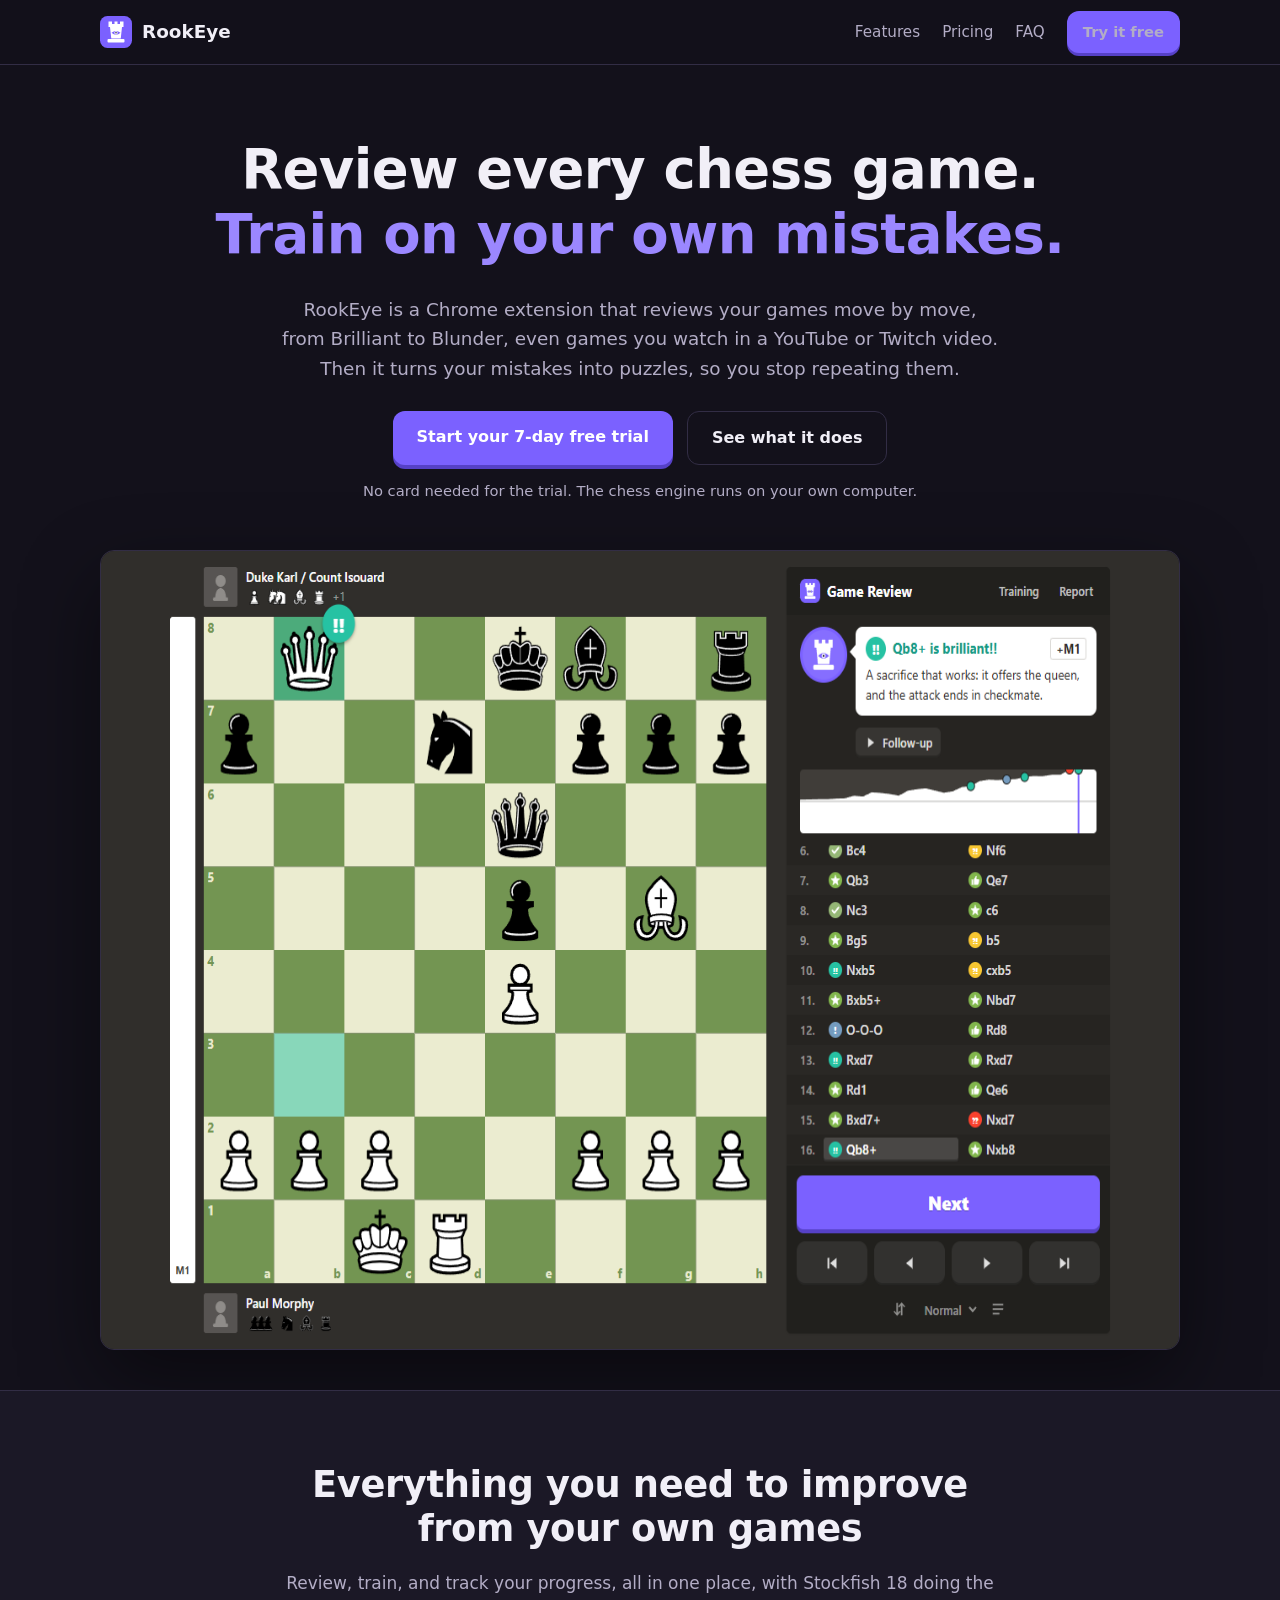
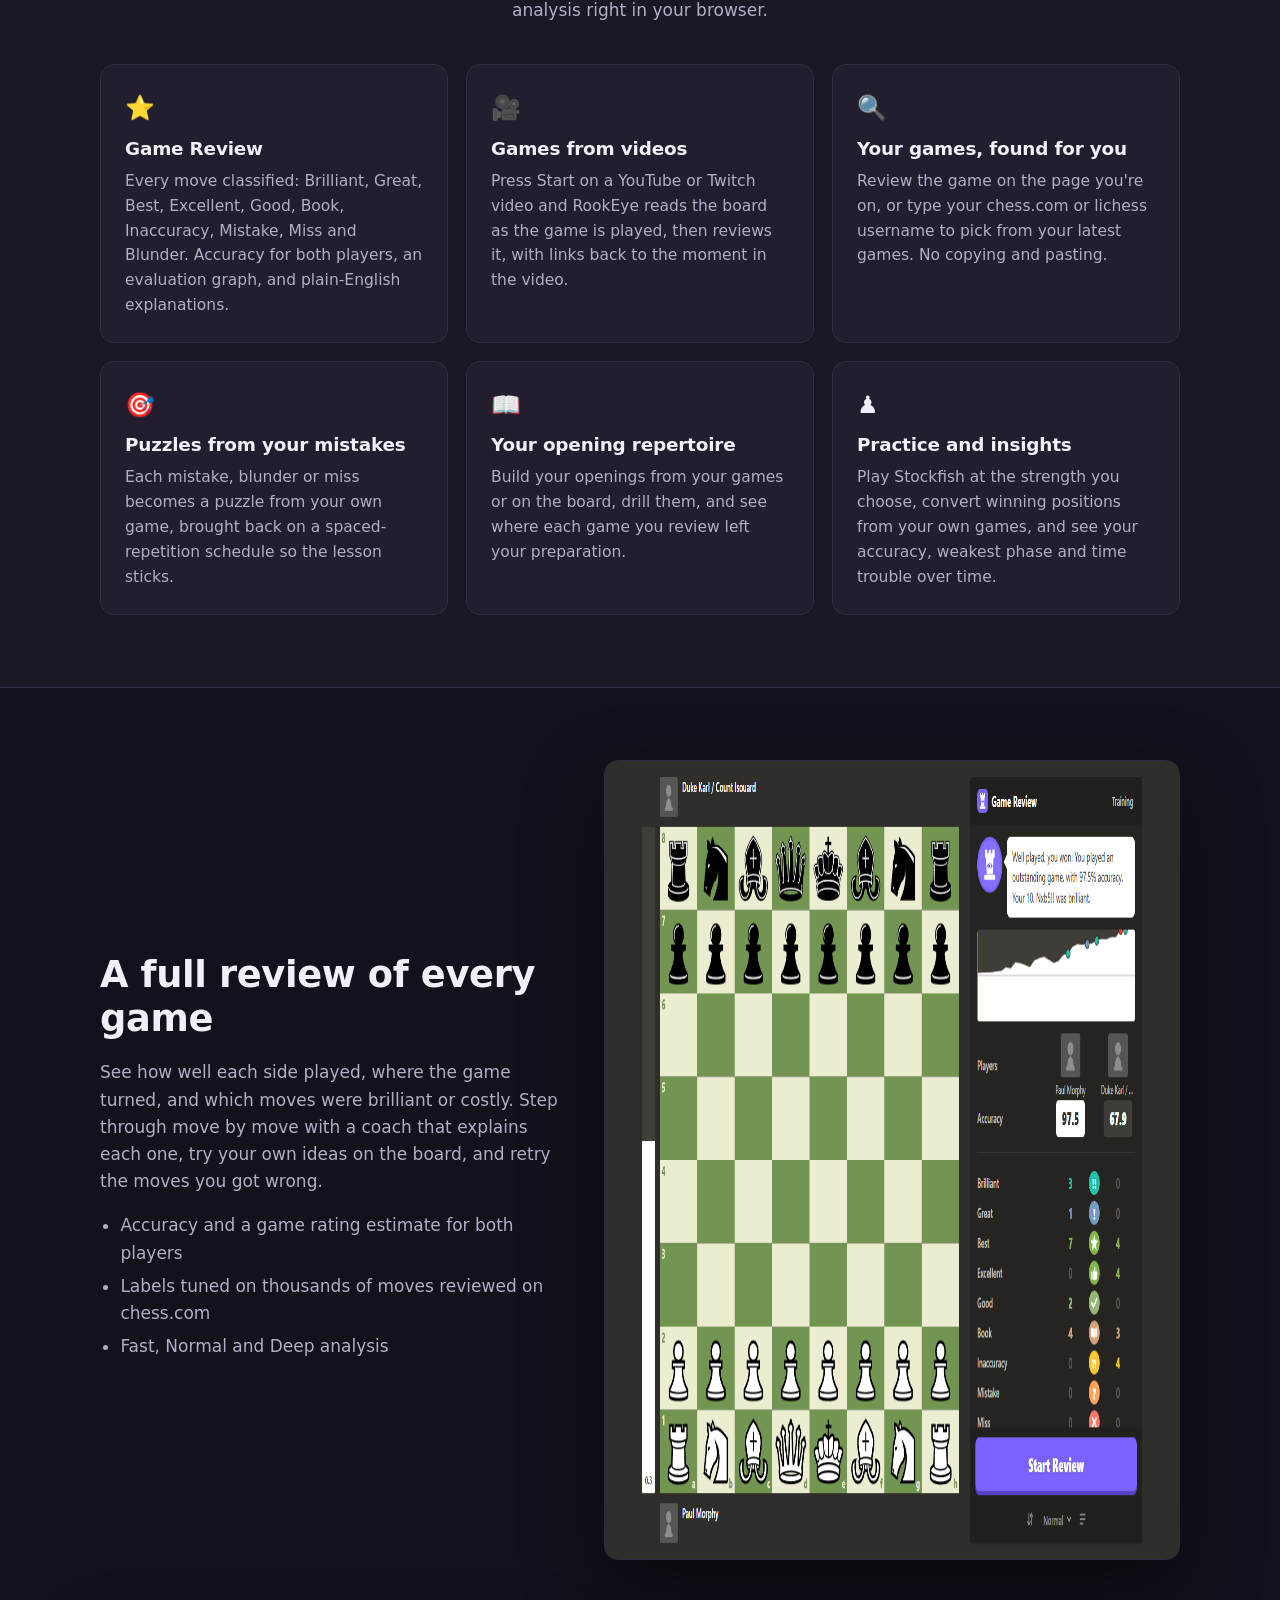
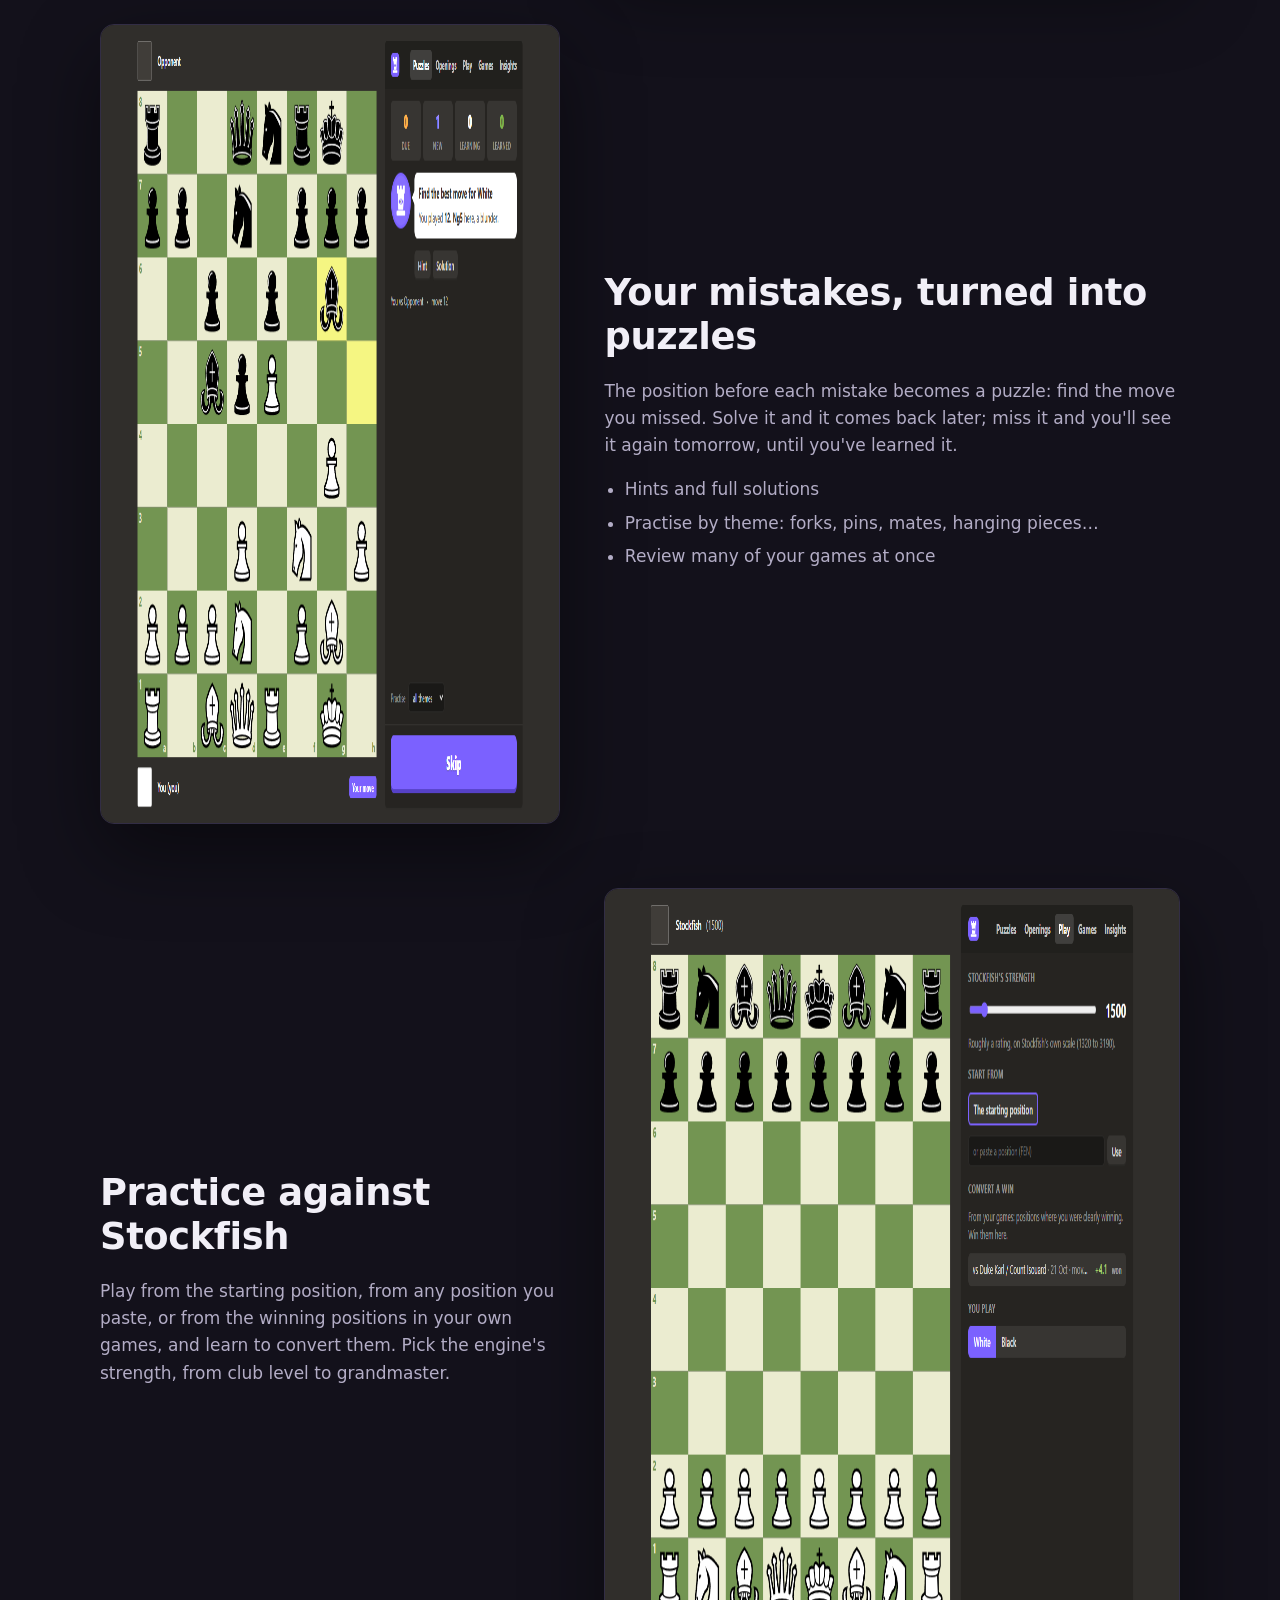
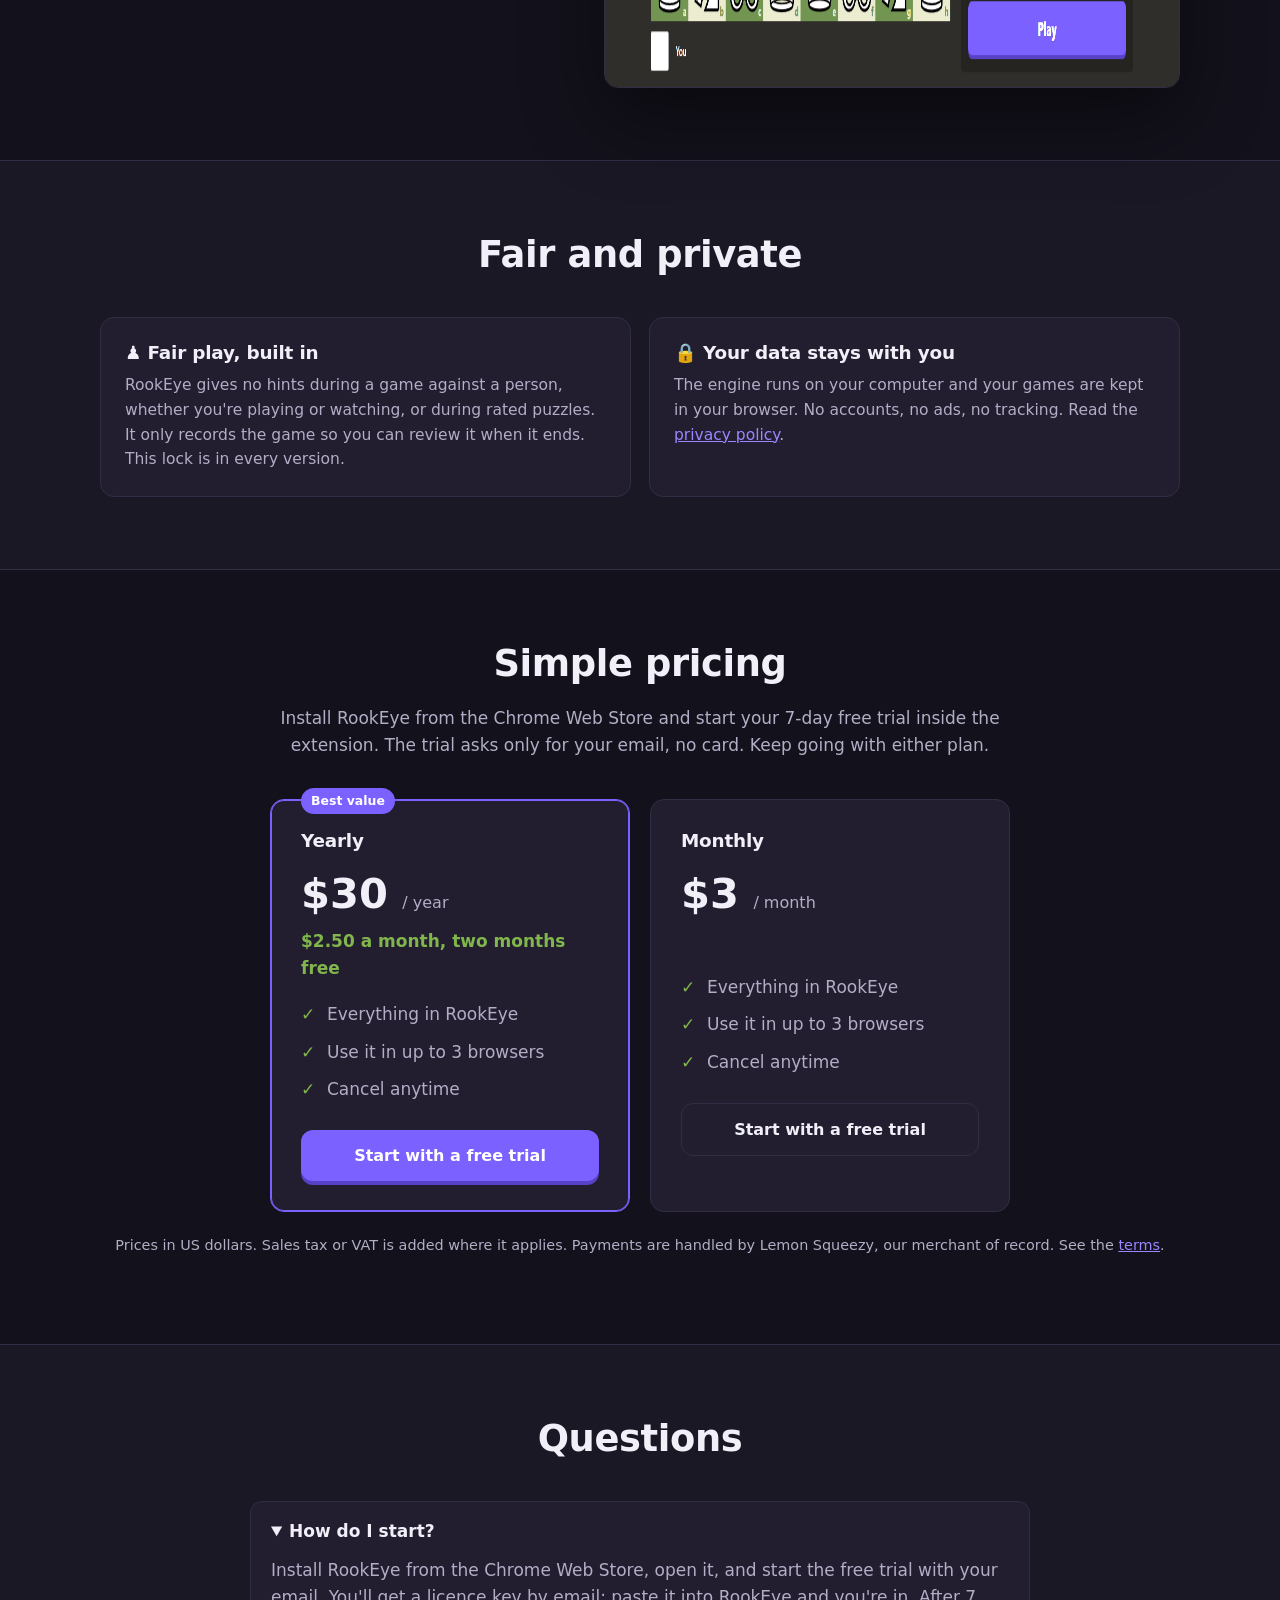
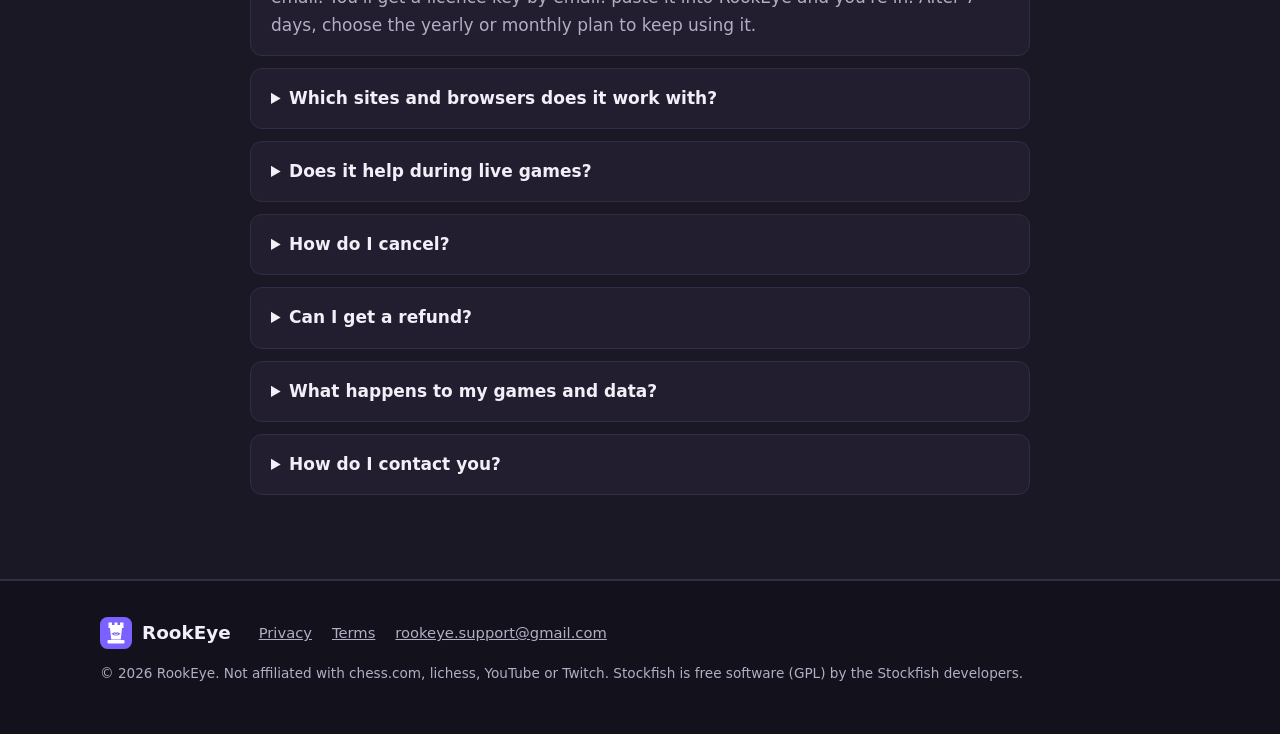
==== index.html @ ca5589cf "RookEye website: home, privacy policy and terms" ====
<!doctype html>
<html lang="en">
<head>
  <meta charset="utf-8" />
  <meta name="viewport" content="width=device-width, initial-scale=1" />
  <title>RookEye: Chess Game Review &amp; Training</title>
  <meta name="description" content="RookEye is a Chrome extension that reviews your chess games move by move, even games from YouTube and Twitch videos, and turns your mistakes into puzzles. The engine runs on your own computer." />
  <link rel="icon" href="logo.svg" type="image/svg+xml" />
  <link rel="stylesheet" href="style.css" />
</head>
<body>
  <header class="top">
    <div class="wrap">
      <a class="brand" href="./"><img src="logo.svg" alt="" />RookEye</a>
      <nav>
        <a href="#features">Features</a>
        <a href="#pricing">Pricing</a>
        <a href="#faq">FAQ</a>
        <a class="btn btn-primary" href="#pricing">Try it free</a>
      </nav>
    </div>
  </header>

  <main>
    <section class="hero">
      <div class="wrap">
        <h1>Review every chess game.<br /><span>Train on your own mistakes.</span></h1>
        <p class="lead">RookEye is a Chrome extension that reviews your games move by move, from Brilliant to Blunder, even games you watch in a YouTube or Twitch video. Then it turns your mistakes into puzzles, so you stop repeating them.</p>
        <div class="cta">
          <a class="btn btn-primary" href="#pricing">Start your 7-day free trial</a>
          <a class="btn btn-ghost" href="#features">See what it does</a>
        </div>
        <p class="note">No card needed for the trial. The chess engine runs on your own computer.</p>
        <img class="shot" src="img/review-brilliant.png" width="1280" height="800" alt="RookEye's Game Review showing the Opera Game: 16. Qb8+ is marked brilliant, with an explanation of the queen sacrifice and the move list with every move classified." />
      </div>
    </section>

    <section id="features" class="alt">
      <div class="wrap">
        <div class="section-head">
          <h2>Everything you need to improve from your own games</h2>
          <p>Review, train, and track your progress, all in one place, with Stockfish 18 doing the analysis right in your browser.</p>
        </div>
        <div class="grid">
          <div class="card"><div class="icon">⭐</div><h3>Game Review</h3><p>Every move classified: Brilliant, Great, Best, Excellent, Good, Book, Inaccuracy, Mistake, Miss and Blunder. Accuracy for both players, an evaluation graph, and plain-English explanations.</p></div>
          <div class="card"><div class="icon">🎥</div><h3>Games from videos</h3><p>Press Start on a YouTube or Twitch video and RookEye reads the board as the game is played, then reviews it, with links back to the moment in the video.</p></div>
          <div class="card"><div class="icon">🔍</div><h3>Your games, found for you</h3><p>Review the game on the page you're on, or type your chess.com or lichess username to pick from your latest games. No copying and pasting.</p></div>
          <div class="card"><div class="icon">🎯</div><h3>Puzzles from your mistakes</h3><p>Each mistake, blunder or miss becomes a puzzle from your own game, brought back on a spaced-repetition schedule so the lesson sticks.</p></div>
          <div class="card"><div class="icon">📖</div><h3>Your opening repertoire</h3><p>Build your openings from your games or on the board, drill them, and see where each game you review left your preparation.</p></div>
          <div class="card"><div class="icon">♟️</div><h3>Practice and insights</h3><p>Play Stockfish at the strength you choose, convert winning positions from your own games, and see your accuracy, weakest phase and time trouble over time.</p></div>
        </div>
      </div>
    </section>

    <section>
      <div class="wrap">
        <div class="split">
          <div class="text">
            <h2>A full review of every game</h2>
            <p>See how well each side played, where the game turned, and which moves were brilliant or costly. Step through move by move with a coach that explains each one, try your own ideas on the board, and retry the moves you got wrong.</p>
            <ul>
              <li>Accuracy and a game rating estimate for both players</li>
              <li>Labels tuned on thousands of moves reviewed on chess.com</li>
              <li>Fast, Normal and Deep analysis</li>
            </ul>
          </div>
          <img class="shot" src="img/review-report.png" width="1280" height="800" alt="The Game Review report: 97.5% and 78.9% accuracy, three brilliant moves, and the count of each move class for both players." loading="lazy" />
        </div>
        <div class="split flip">
          <div class="text">
            <h2>Your mistakes, turned into puzzles</h2>
            <p>The position before each mistake becomes a puzzle: find the move you missed. Solve it and it comes back later; miss it and you'll see it again tomorrow, until you've learned it.</p>
            <ul>
              <li>Hints and full solutions</li>
              <li>Practise by theme: forks, pins, mates, hanging pieces…</li>
              <li>Review many of your games at once</li>
            </ul>
          </div>
          <img class="shot" src="img/training-puzzle.png" width="1280" height="800" alt="A training puzzle: find the best move for White, in the position where 12. Ng5 was played and labelled a blunder." loading="lazy" />
        </div>
        <div class="split">
          <div class="text">
            <h2>Practice against Stockfish</h2>
            <p>Play from the starting position, from any position you paste, or from the winning positions in your own games, and learn to convert them. Pick the engine's strength, from club level to grandmaster.</p>
          </div>
          <img class="shot" src="img/play.png" width="1280" height="800" alt="The Play tab: Stockfish's strength slider set to 1500, start-position options, and winning positions from your own games to convert." loading="lazy" />
        </div>
      </div>
    </section>

    <section class="alt">
      <div class="wrap">
        <div class="section-head">
          <h2>Fair and private</h2>
        </div>
        <div class="trust">
          <div class="card"><h3>♟️ Fair play, built in</h3><p>RookEye gives no hints during a game against a person, whether you're playing or watching, or during rated puzzles. It only records the game so you can review it when it ends. This lock is in every version.</p></div>
          <div class="card"><h3>🔒 Your data stays with you</h3><p>The engine runs on your computer and your games are kept in your browser. No accounts, no ads, no tracking. Read the <a href="privacy.html">privacy policy</a>.</p></div>
        </div>
      </div>
    </section>

    <section id="pricing">
      <div class="wrap">
        <div class="section-head">
          <h2>Simple pricing</h2>
          <p>Install RookEye from the Chrome Web Store and start your 7-day free trial inside the extension. The trial asks only for your email, no card. Keep going with either plan.</p>
        </div>
        <div class="plans">
          <div class="plan best">
            <span class="tag">Best value</span>
            <h3>Yearly</h3>
            <div class="price">$30 <small>/ year</small></div>
            <div class="per">$2.50 a month, two months free</div>
            <ul>
              <li>Everything in RookEye</li>
              <li>Use it in up to 3 browsers</li>
              <li>Cancel anytime</li>
            </ul>
            <a class="btn btn-primary" href="#faq">Start with a free trial</a>
          </div>
          <div class="plan">
            <h3>Monthly</h3>
            <div class="price">$3 <small>/ month</small></div>
            <div class="per">&nbsp;</div>
            <ul>
              <li>Everything in RookEye</li>
              <li>Use it in up to 3 browsers</li>
              <li>Cancel anytime</li>
            </ul>
            <a class="btn btn-ghost" href="#faq">Start with a free trial</a>
          </div>
        </div>
        <p class="fine">Prices in US dollars. Sales tax or VAT is added where it applies. Payments are handled by Lemon Squeezy, our merchant of record. See the <a href="terms.html">terms</a>.</p>
      </div>
    </section>

    <section id="faq" class="alt">
      <div class="wrap">
        <div class="section-head"><h2>Questions</h2></div>
        <div class="faq">
          <details open><summary>How do I start?</summary><p>Install RookEye from the Chrome Web Store, open it, and start the free trial with your email. You'll get a licence key by email: paste it into RookEye and you're in. After 7 days, choose the yearly or monthly plan to keep using it.</p></details>
          <details><summary>Which sites and browsers does it work with?</summary><p>It reviews games from chess.com and lichess, games from YouTube and Twitch videos, and any game you paste as PGN. It runs in Google Chrome and other Chromium-based browsers on a computer.</p></details>
          <details><summary>Does it help during live games?</summary><p>No. RookEye gives no hints during a game against a person or during rated puzzles. It only records the game so you can review it afterwards. Getting outside help during a game is cheating, and RookEye is built for learning.</p></details>
          <details><summary>How do I cancel?</summary><p>Use the "Manage subscription" link in your receipt email from Lemon Squeezy. You keep access until the end of the period you paid for, and you won't be charged again.</p></details>
          <details><summary>Can I get a refund?</summary><p>The 7-day free trial is there so you can try everything first, so payments aren't refunded, except where the law requires it. See the <a href="terms.html">terms</a>.</p></details>
          <details><summary>What happens to my games and data?</summary><p>Your games, analysis and puzzles are kept in your browser on your computer. RookEye has no accounts and no tracking, and doesn't send your games to any server. The <a href="privacy.html">privacy policy</a> lists everything it fetches and why.</p></details>
          <details><summary>How do I contact you?</summary><p>Email <a href="mailto:rookeye.support@gmail.com">rookeye.support@gmail.com</a>.</p></details>
        </div>
      </div>
    </section>
  </main>

  <footer>
    <div class="wrap">
      <a class="brand" href="./"><img src="logo.svg" alt="" />RookEye</a>
      <nav>
        <a href="privacy.html">Privacy</a>
        <a href="terms.html">Terms</a>
        <a href="mailto:rookeye.support@gmail.com">rookeye.support@gmail.com</a>
      </nav>
      <p class="disclaimer">© 2026 RookEye. Not affiliated with chess.com, lichess, YouTube or Twitch. Stockfish is free software (GPL) by the Stockfish developers.</p>
    </div>
  </footer>
</body>
</html>
---- style.css ----
/* RookEye website: one stylesheet for every page. System fonts only, so the
   site makes no requests beyond its own files. */
:root {
  --bg: #13111b;
  --bg-2: #1b1826;
  --card: #221e30;
  --line: #322d45;
  --text: #f1eff7;
  --muted: #b3adc6;
  --accent: #7b61ff;
  --accent-dark: #5641c7;
  --accent-light: #9b87ff;
  --good: #81b64c;
  --radius: 14px;
  --wrap: 1120px;
  color-scheme: dark;
}
* { box-sizing: border-box; }
html { scroll-behavior: smooth; }
body {
  margin: 0;
  background: var(--bg);
  color: var(--text);
  font: 17px/1.6 system-ui, -apple-system, 'Segoe UI', Roboto, 'Helvetica Neue', Arial, sans-serif;
  -webkit-font-smoothing: antialiased;
}
img { max-width: 100%; display: block; }
a { color: var(--accent-light); }
a:hover { color: #fff; }
h1, h2, h3 { line-height: 1.2; margin: 0 0 0.5em; letter-spacing: -0.01em; }
h1 { font-size: clamp(2.1rem, 5vw, 3.4rem); }
h2 { font-size: clamp(1.6rem, 3.4vw, 2.3rem); }
h3 { font-size: 1.15rem; }
p { margin: 0 0 1em; }
.wrap { max-width: var(--wrap); margin: 0 auto; padding: 0 20px; }
.muted { color: var(--muted); }

/* Header */
.top { position: sticky; top: 0; z-index: 10; background: rgb(19 17 27 / 0.88); backdrop-filter: blur(10px); border-bottom: 1px solid var(--line); }
.top .wrap { display: flex; align-items: center; gap: 18px; height: 64px; }
.brand { display: flex; align-items: center; gap: 10px; color: var(--text); text-decoration: none; font-weight: 700; font-size: 1.15rem; }
.brand img { width: 32px; height: 32px; }
.top nav { margin-left: auto; display: flex; gap: 22px; align-items: center; }
.top nav a { color: var(--muted); text-decoration: none; font-size: 0.95rem; }
.top nav a:hover { color: var(--text); }

/* Buttons */
.btn { display: inline-block; padding: 13px 24px; border-radius: 12px; font-weight: 700; text-decoration: none; border: 0; cursor: pointer; font-size: 1rem; }
.btn-primary { background: var(--accent); color: #fff; box-shadow: 0 4px 0 var(--accent-dark); }
.btn-primary:hover { background: #8a73ff; color: #fff; }
.btn-ghost { background: transparent; color: var(--text); border: 1px solid var(--line); }
.btn-ghost:hover { border-color: var(--accent-light); color: #fff; }
.top .btn { padding: 9px 16px; font-size: 0.92rem; box-shadow: 0 3px 0 var(--accent-dark); }

/* Hero */
.hero { padding: 72px 0 40px; text-align: center; }
.hero h1 span { color: var(--accent-light); }
.hero .lead { max-width: 720px; margin: 0 auto 28px; color: var(--muted); font-size: 1.15rem; }
.hero .cta { display: flex; gap: 14px; justify-content: center; flex-wrap: wrap; }
.hero .note { margin-top: 14px; font-size: 0.92rem; color: var(--muted); }
.shot { border-radius: var(--radius); border: 1px solid var(--line); box-shadow: 0 30px 80px rgb(0 0 0 / 0.45); }
.hero .shot { margin: 48px auto 0; }

/* Sections */
section { padding: 72px 0; }
section.alt { background: var(--bg-2); border-top: 1px solid var(--line); border-bottom: 1px solid var(--line); }
.section-head { text-align: center; max-width: 720px; margin: 0 auto 40px; }
.section-head p { color: var(--muted); }

/* Feature grid */
.grid { display: grid; gap: 18px; grid-template-columns: repeat(3, 1fr); }
.card { background: var(--card); border: 1px solid var(--line); border-radius: var(--radius); padding: 24px; }
.card .icon { font-size: 1.5rem; margin-bottom: 10px; }
.card p { color: var(--muted); margin: 0; font-size: 0.97rem; }

/* Screens */
.split { display: grid; grid-template-columns: 1fr 1.25fr; gap: 44px; align-items: center; margin-bottom: 64px; }
.split:last-child { margin-bottom: 0; }
.split.flip .text { order: 2; }
.split .text p { color: var(--muted); }
.split ul { color: var(--muted); padding-left: 1.2em; margin: 0; }
.split li { margin-bottom: 6px; }

/* Trust */
.trust { display: grid; grid-template-columns: 1fr 1fr; gap: 18px; }
.trust .card h3 { display: flex; gap: 10px; align-items: center; }

/* Pricing */
.plans { display: grid; grid-template-columns: repeat(2, minmax(0, 360px)); gap: 20px; justify-content: center; }
.plan { background: var(--card); border: 1px solid var(--line); border-radius: var(--radius); padding: 30px; position: relative; }
.plan.best { border-color: var(--accent); box-shadow: 0 0 0 1px var(--accent) inset; }
.plan .tag { position: absolute; top: -12px; left: 30px; background: var(--accent); color: #fff; font-size: 0.78rem; font-weight: 700; padding: 3px 10px; border-radius: 999px; }
.plan .price { font-size: 2.6rem; font-weight: 800; }
.plan .price small { font-size: 1rem; color: var(--muted); font-weight: 500; }
.plan .per { color: var(--good); font-weight: 600; margin-bottom: 14px; }
.plan ul { list-style: none; padding: 0; margin: 0 0 22px; color: var(--muted); }
.plan li { padding: 5px 0 5px 26px; position: relative; }
.plan li::before { content: '✓'; position: absolute; left: 0; color: var(--good); font-weight: 700; }
.plan .btn { width: 100%; text-align: center; }
.fine { text-align: center; color: var(--muted); font-size: 0.9rem; margin-top: 22px; }

/* FAQ */
.faq { max-width: 780px; margin: 0 auto; }
.faq details { background: var(--card); border: 1px solid var(--line); border-radius: 12px; padding: 16px 20px; margin-bottom: 12px; }
.faq summary { cursor: pointer; font-weight: 600; }
.faq details p { margin: 12px 0 0; color: var(--muted); }

/* Footer */
footer { border-top: 1px solid var(--line); padding: 36px 0; color: var(--muted); font-size: 0.92rem; }
footer .wrap { display: flex; flex-wrap: wrap; gap: 14px 28px; align-items: center; }
footer nav { display: flex; gap: 20px; flex-wrap: wrap; }
footer a { color: var(--muted); }
footer .disclaimer { flex-basis: 100%; font-size: 0.85rem; }

/* Legal pages */
.doc { max-width: 780px; margin: 0 auto; padding: 56px 20px 72px; }
.doc h1 { font-size: 2.2rem; }
.doc h2 { font-size: 1.35rem; margin-top: 1.8em; }
.doc p, .doc li { color: #d9d5e6; }
.doc ul { padding-left: 1.3em; }
.doc li { margin-bottom: 8px; }
.doc code { background: var(--card); padding: 1px 6px; border-radius: 6px; font-size: 0.9em; }

/* Phones and tablets */
@media (max-width: 900px) {
  .grid { grid-template-columns: 1fr 1fr; }
  .split, .split.flip { grid-template-columns: 1fr; gap: 24px; }
  .split.flip .text { order: 0; }
}
@media (max-width: 640px) {
  body { font-size: 16px; }
  .top nav a:not(.btn) { display: none; }
  .hero { padding-top: 48px; }
  section { padding: 56px 0; }
  .grid, .trust, .plans { grid-template-columns: 1fr; }
}
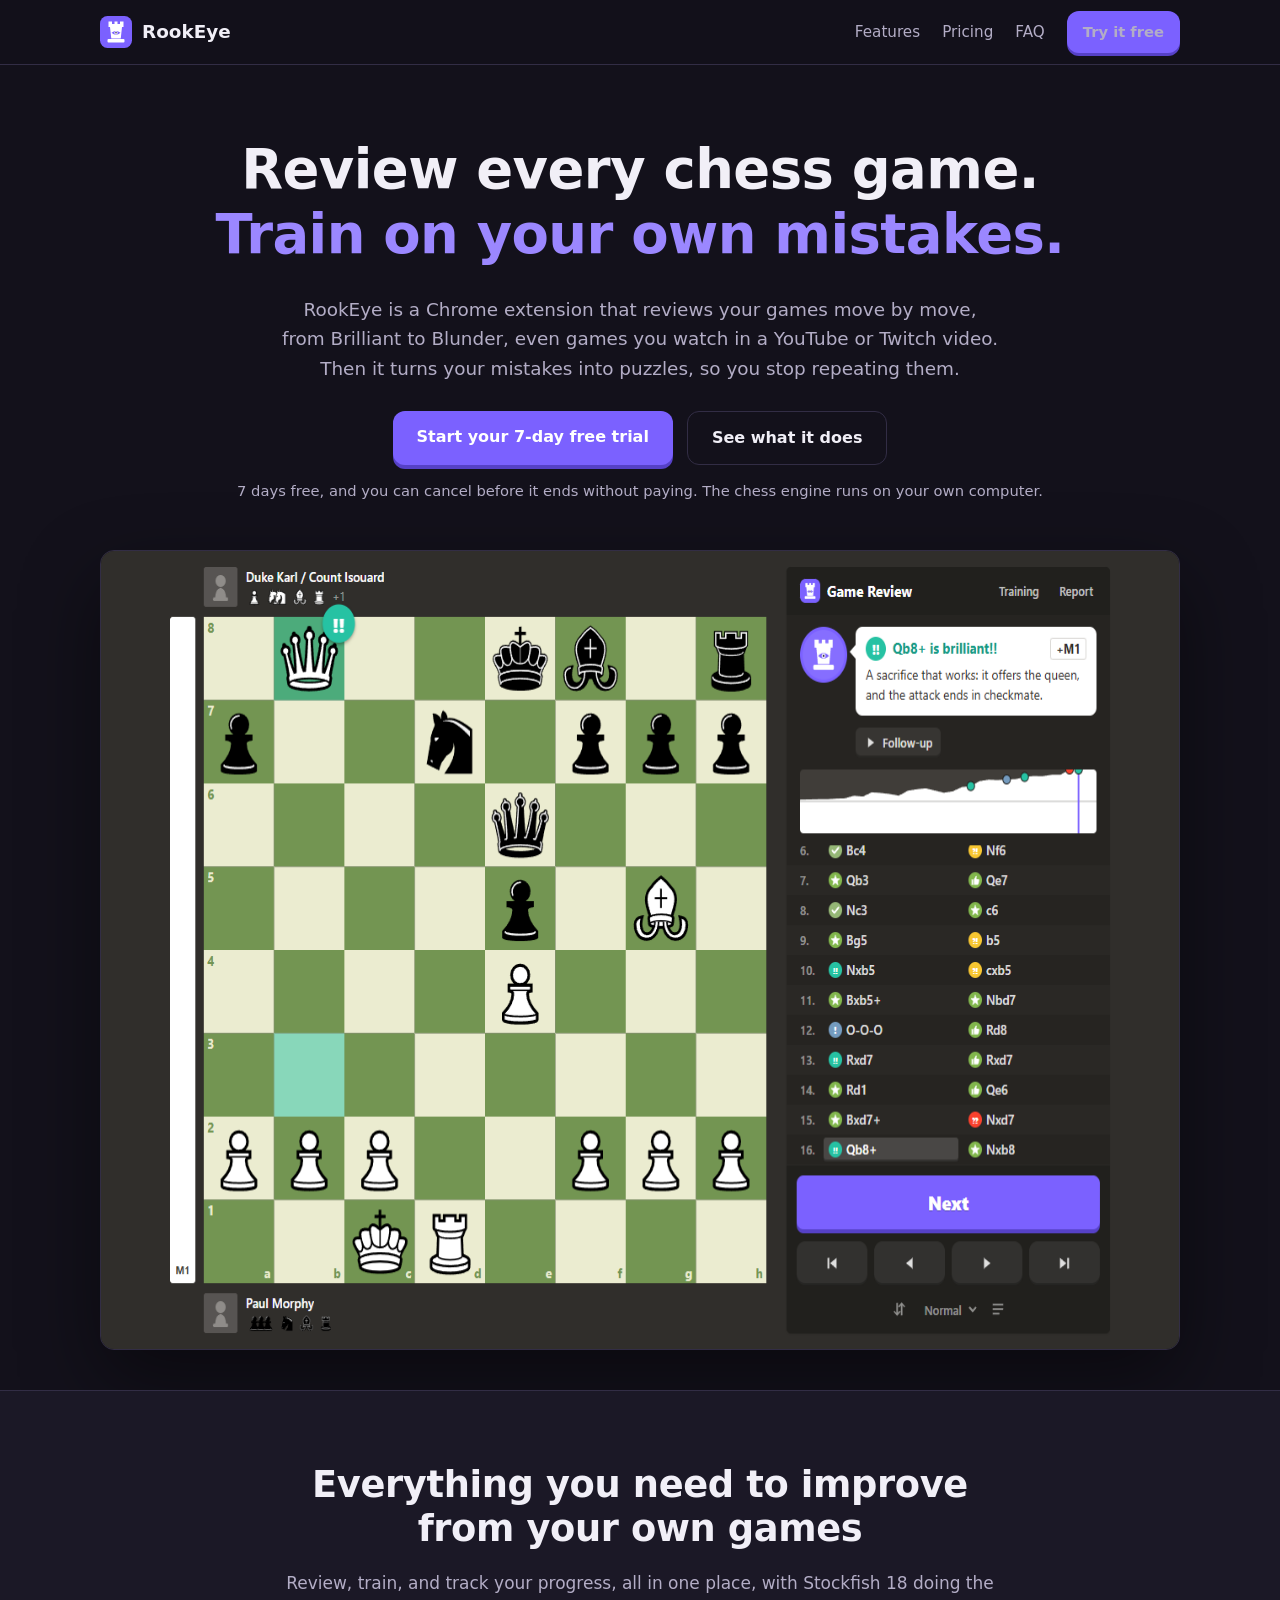
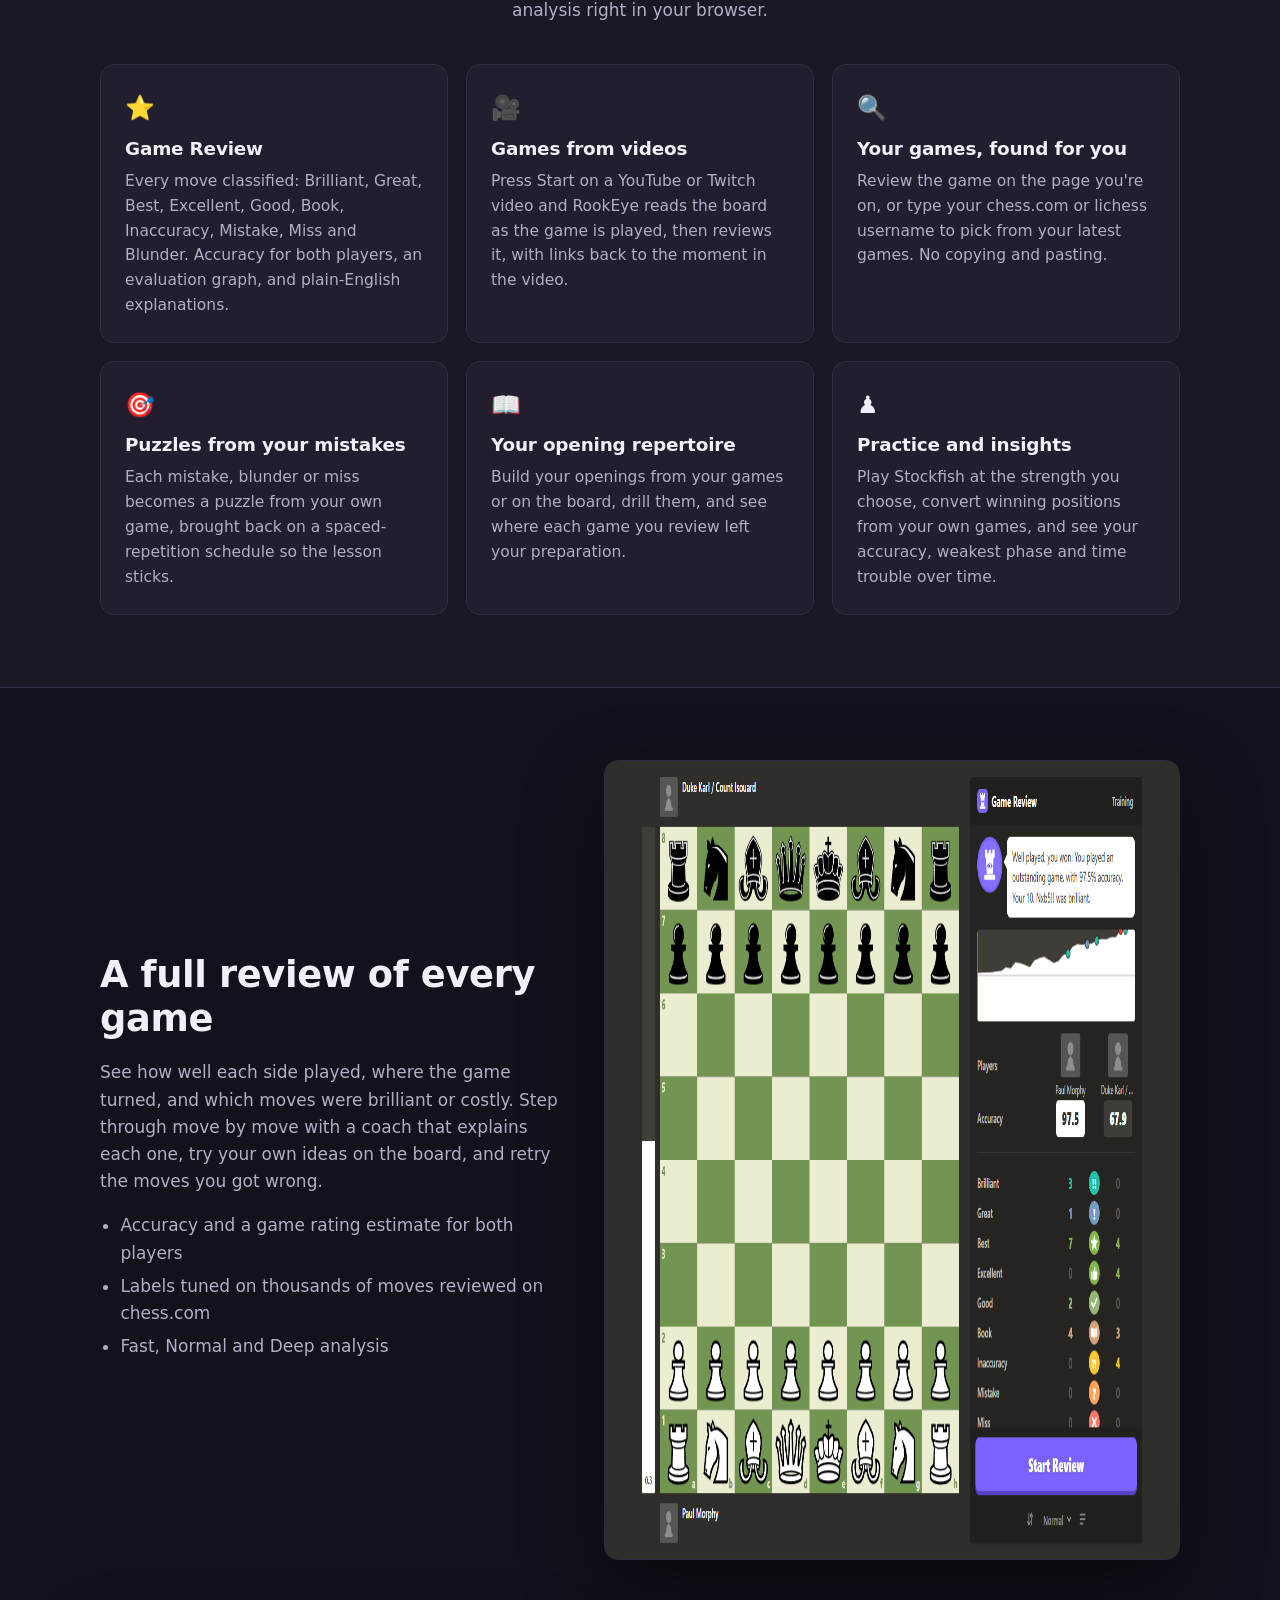
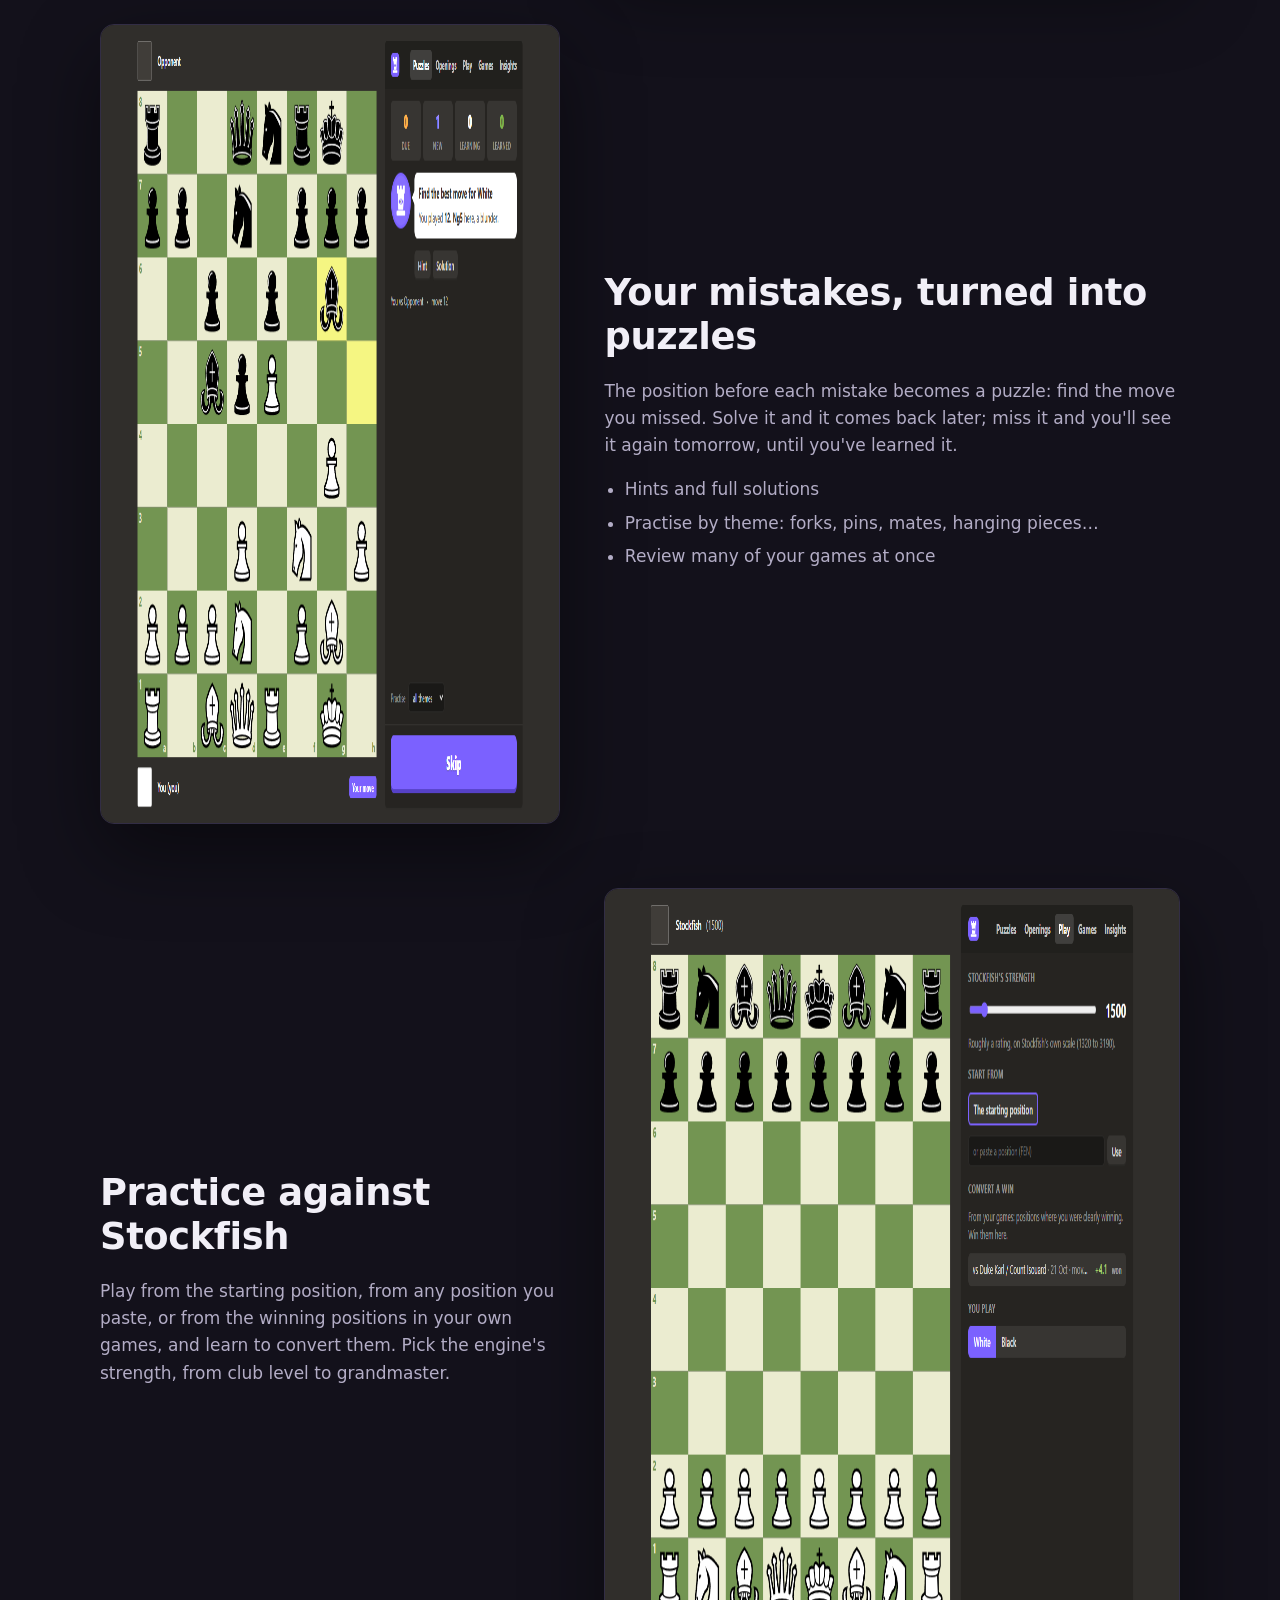
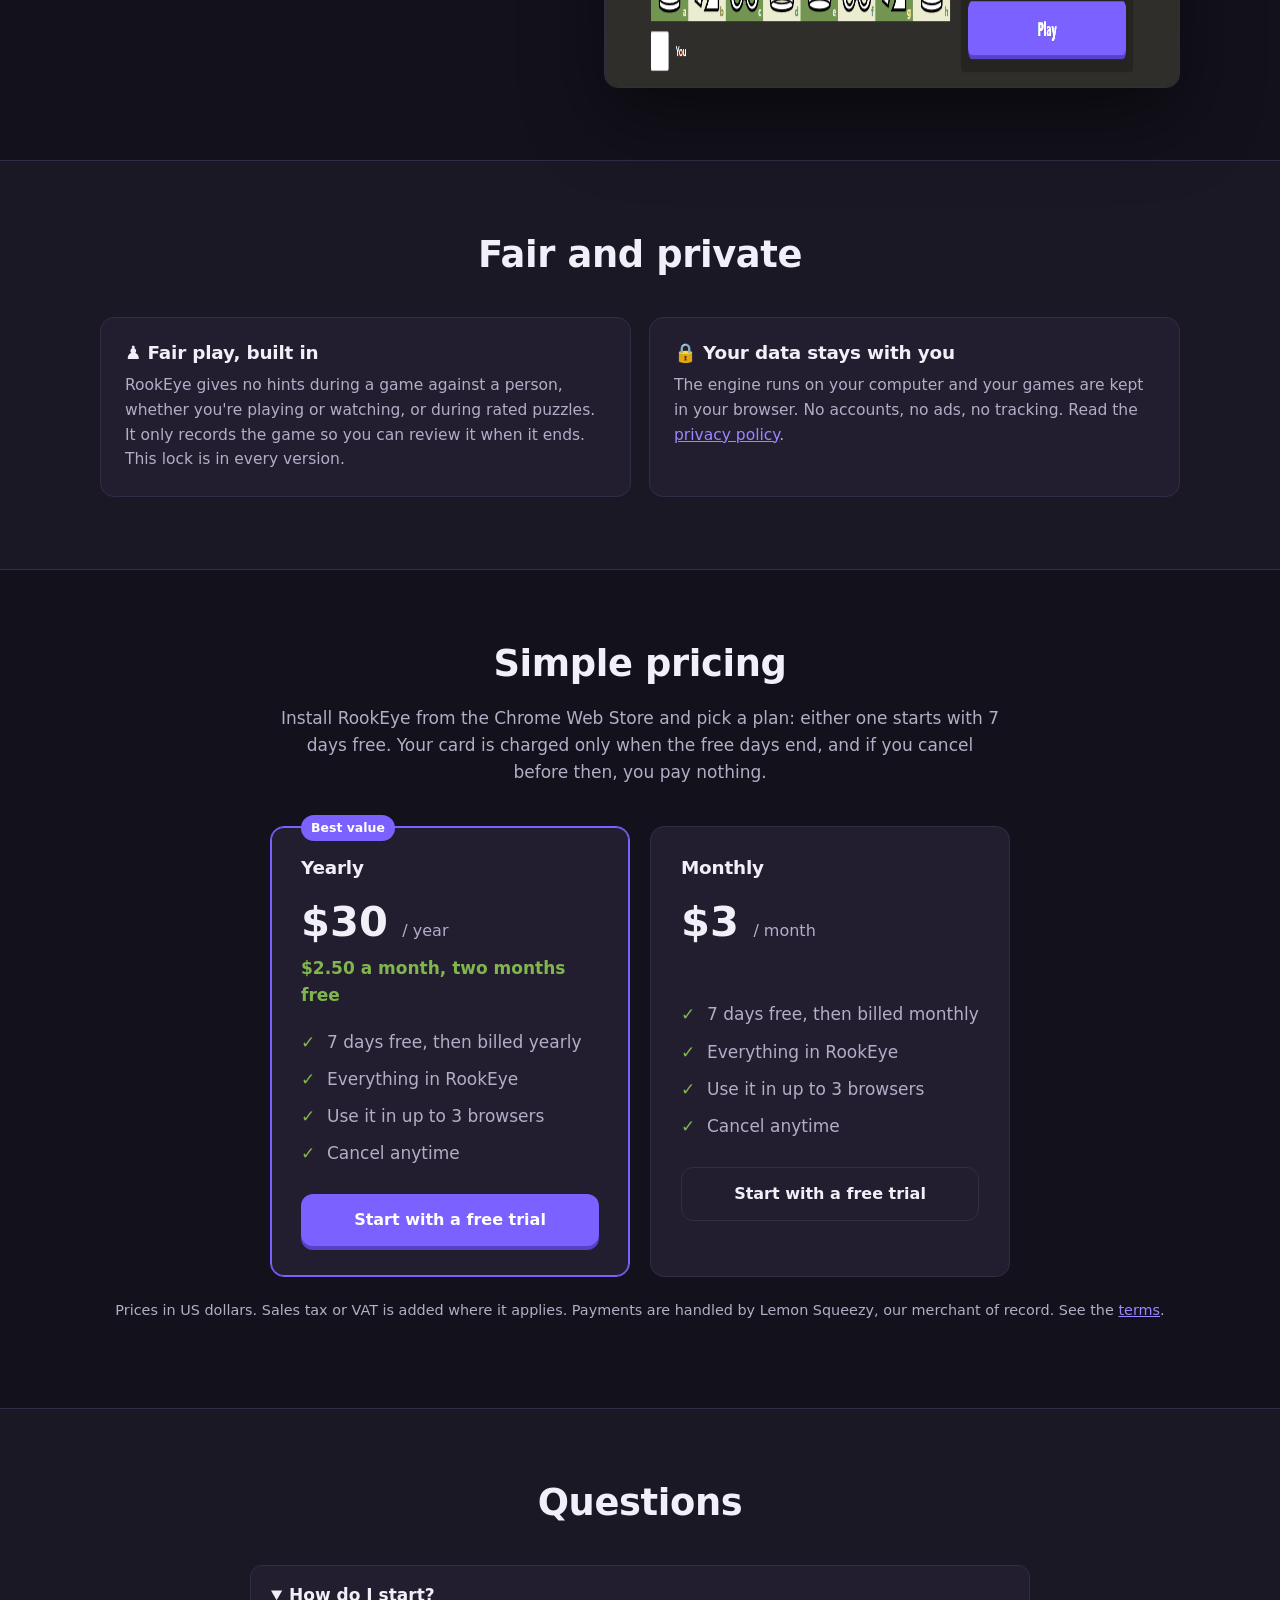
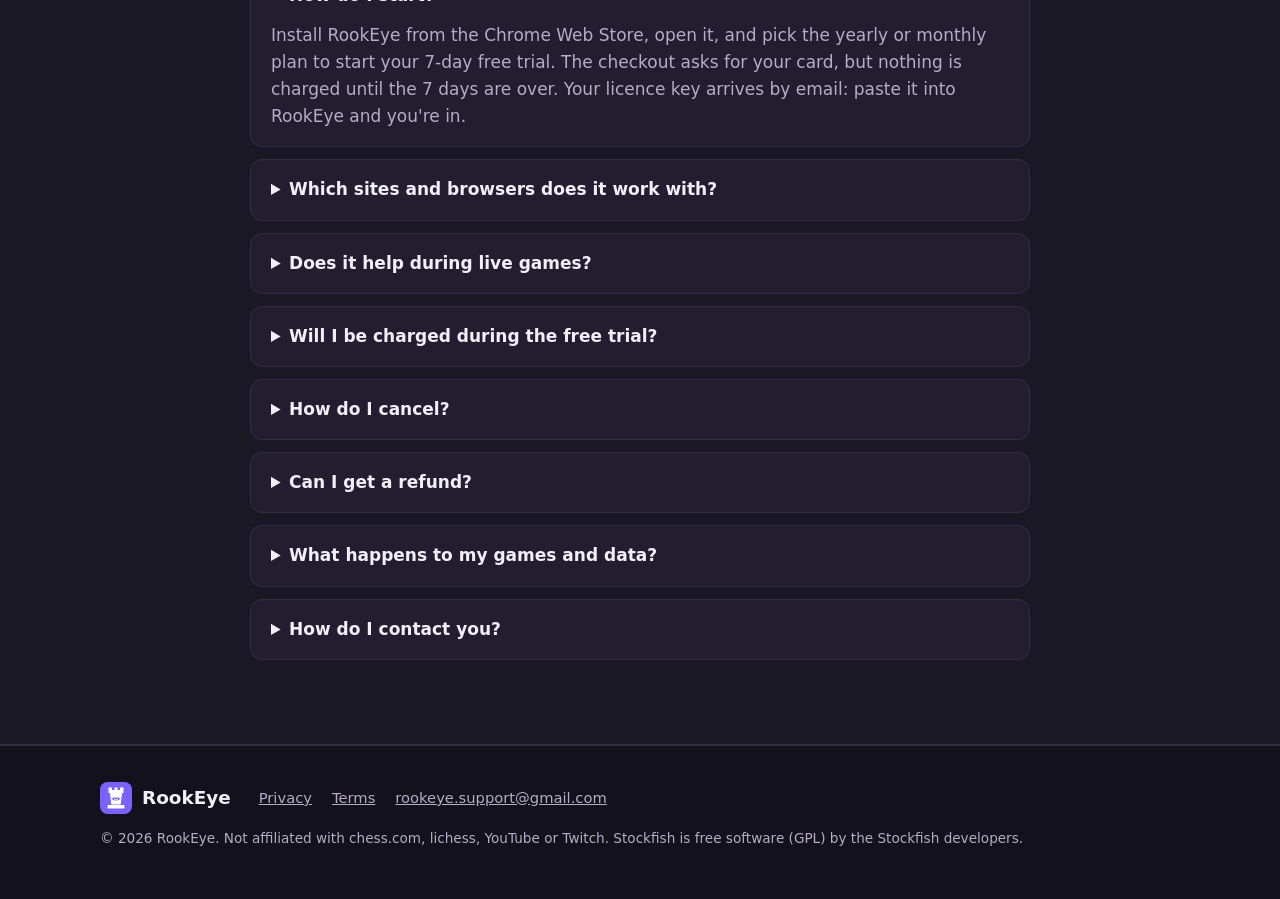
==== commit 94b1fef5: "Free trial: card at checkout, charged after 7 days unless cancelled" ====
--- a/index.html
+++ b/index.html
@@ -30,7 +30,7 @@
           <a class="btn btn-primary" href="#pricing">Start your 7-day free trial</a>
           <a class="btn btn-ghost" href="#features">See what it does</a>
         </div>
-        <p class="note">No card needed for the trial. The chess engine runs on your own computer.</p>
+        <p class="note">7 days free, and you can cancel before it ends without paying. The chess engine runs on your own computer.</p>
         <img class="shot" src="img/review-brilliant.png" width="1280" height="800" alt="RookEye's Game Review showing the Opera Game: 16. Qb8+ is marked brilliant, with an explanation of the queen sacrifice and the move list with every move classified." />
       </div>
     </section>
@@ -104,7 +104,7 @@
       <div class="wrap">
         <div class="section-head">
           <h2>Simple pricing</h2>
-          <p>Install RookEye from the Chrome Web Store and start your 7-day free trial inside the extension. The trial asks only for your email, no card. Keep going with either plan.</p>
+          <p>Install RookEye from the Chrome Web Store and pick a plan: either one starts with 7 days free. Your card is charged only when the free days end, and if you cancel before then, you pay nothing.</p>
         </div>
         <div class="plans">
           <div class="plan best">
@@ -113,6 +113,7 @@
             <div class="price">$30 <small>/ year</small></div>
             <div class="per">$2.50 a month, two months free</div>
             <ul>
+              <li>7 days free, then billed yearly</li>
               <li>Everything in RookEye</li>
               <li>Use it in up to 3 browsers</li>
               <li>Cancel anytime</li>
@@ -124,6 +125,7 @@
             <div class="price">$3 <small>/ month</small></div>
             <div class="per">&nbsp;</div>
             <ul>
+              <li>7 days free, then billed monthly</li>
               <li>Everything in RookEye</li>
               <li>Use it in up to 3 browsers</li>
               <li>Cancel anytime</li>
@@ -139,11 +141,12 @@
       <div class="wrap">
         <div class="section-head"><h2>Questions</h2></div>
         <div class="faq">
-          <details open><summary>How do I start?</summary><p>Install RookEye from the Chrome Web Store, open it, and start the free trial with your email. You'll get a licence key by email: paste it into RookEye and you're in. After 7 days, choose the yearly or monthly plan to keep using it.</p></details>
+          <details open><summary>How do I start?</summary><p>Install RookEye from the Chrome Web Store, open it, and pick the yearly or monthly plan to start your 7-day free trial. The checkout asks for your card, but nothing is charged until the 7 days are over. Your licence key arrives by email: paste it into RookEye and you're in.</p></details>
           <details><summary>Which sites and browsers does it work with?</summary><p>It reviews games from chess.com and lichess, games from YouTube and Twitch videos, and any game you paste as PGN. It runs in Google Chrome and other Chromium-based browsers on a computer.</p></details>
           <details><summary>Does it help during live games?</summary><p>No. RookEye gives no hints during a game against a person or during rated puzzles. It only records the game so you can review it afterwards. Getting outside help during a game is cheating, and RookEye is built for learning.</p></details>
-          <details><summary>How do I cancel?</summary><p>Use the "Manage subscription" link in your receipt email from Lemon Squeezy. You keep access until the end of the period you paid for, and you won't be charged again.</p></details>
-          <details><summary>Can I get a refund?</summary><p>The 7-day free trial is there so you can try everything first, so payments aren't refunded, except where the law requires it. See the <a href="terms.html">terms</a>.</p></details>
+          <details><summary>Will I be charged during the free trial?</summary><p>No. Your card is charged only when the 7 free days end. Cancel before then and you pay nothing.</p></details>
+          <details><summary>How do I cancel?</summary><p>Use the "Manage subscription" link in your receipt email from Lemon Squeezy. During the free trial, cancelling means you're never charged. After that, you keep access until the end of the period you paid for, and you won't be charged again.</p></details>
+          <details><summary>Can I get a refund?</summary><p>The 7-day free trial lets you try everything first, and you can cancel before it ends without paying, so payments aren't refunded, except where the law requires it. See the <a href="terms.html">terms</a>.</p></details>
           <details><summary>What happens to my games and data?</summary><p>Your games, analysis and puzzles are kept in your browser on your computer. RookEye has no accounts and no tracking, and doesn't send your games to any server. The <a href="privacy.html">privacy policy</a> lists everything it fetches and why.</p></details>
           <details><summary>How do I contact you?</summary><p>Email <a href="mailto:rookeye.support@gmail.com">rookeye.support@gmail.com</a>.</p></details>
         </div>
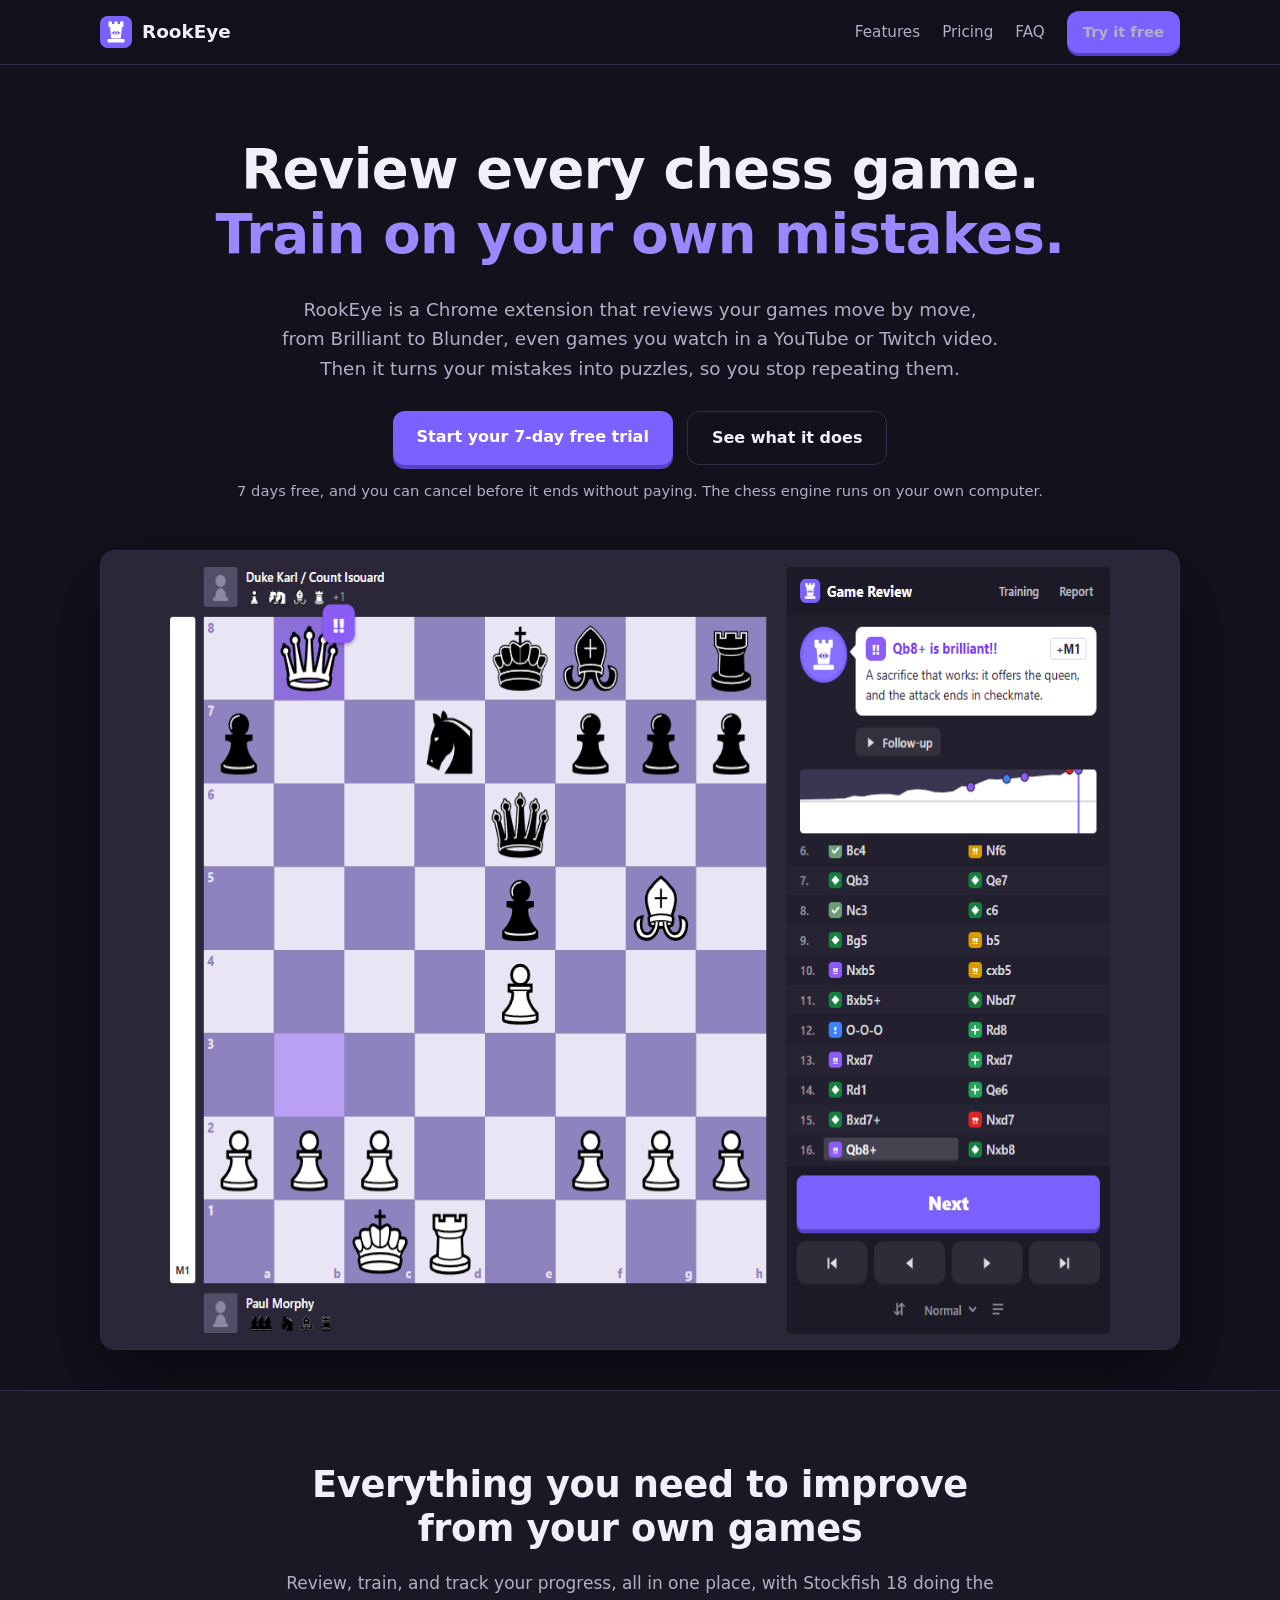
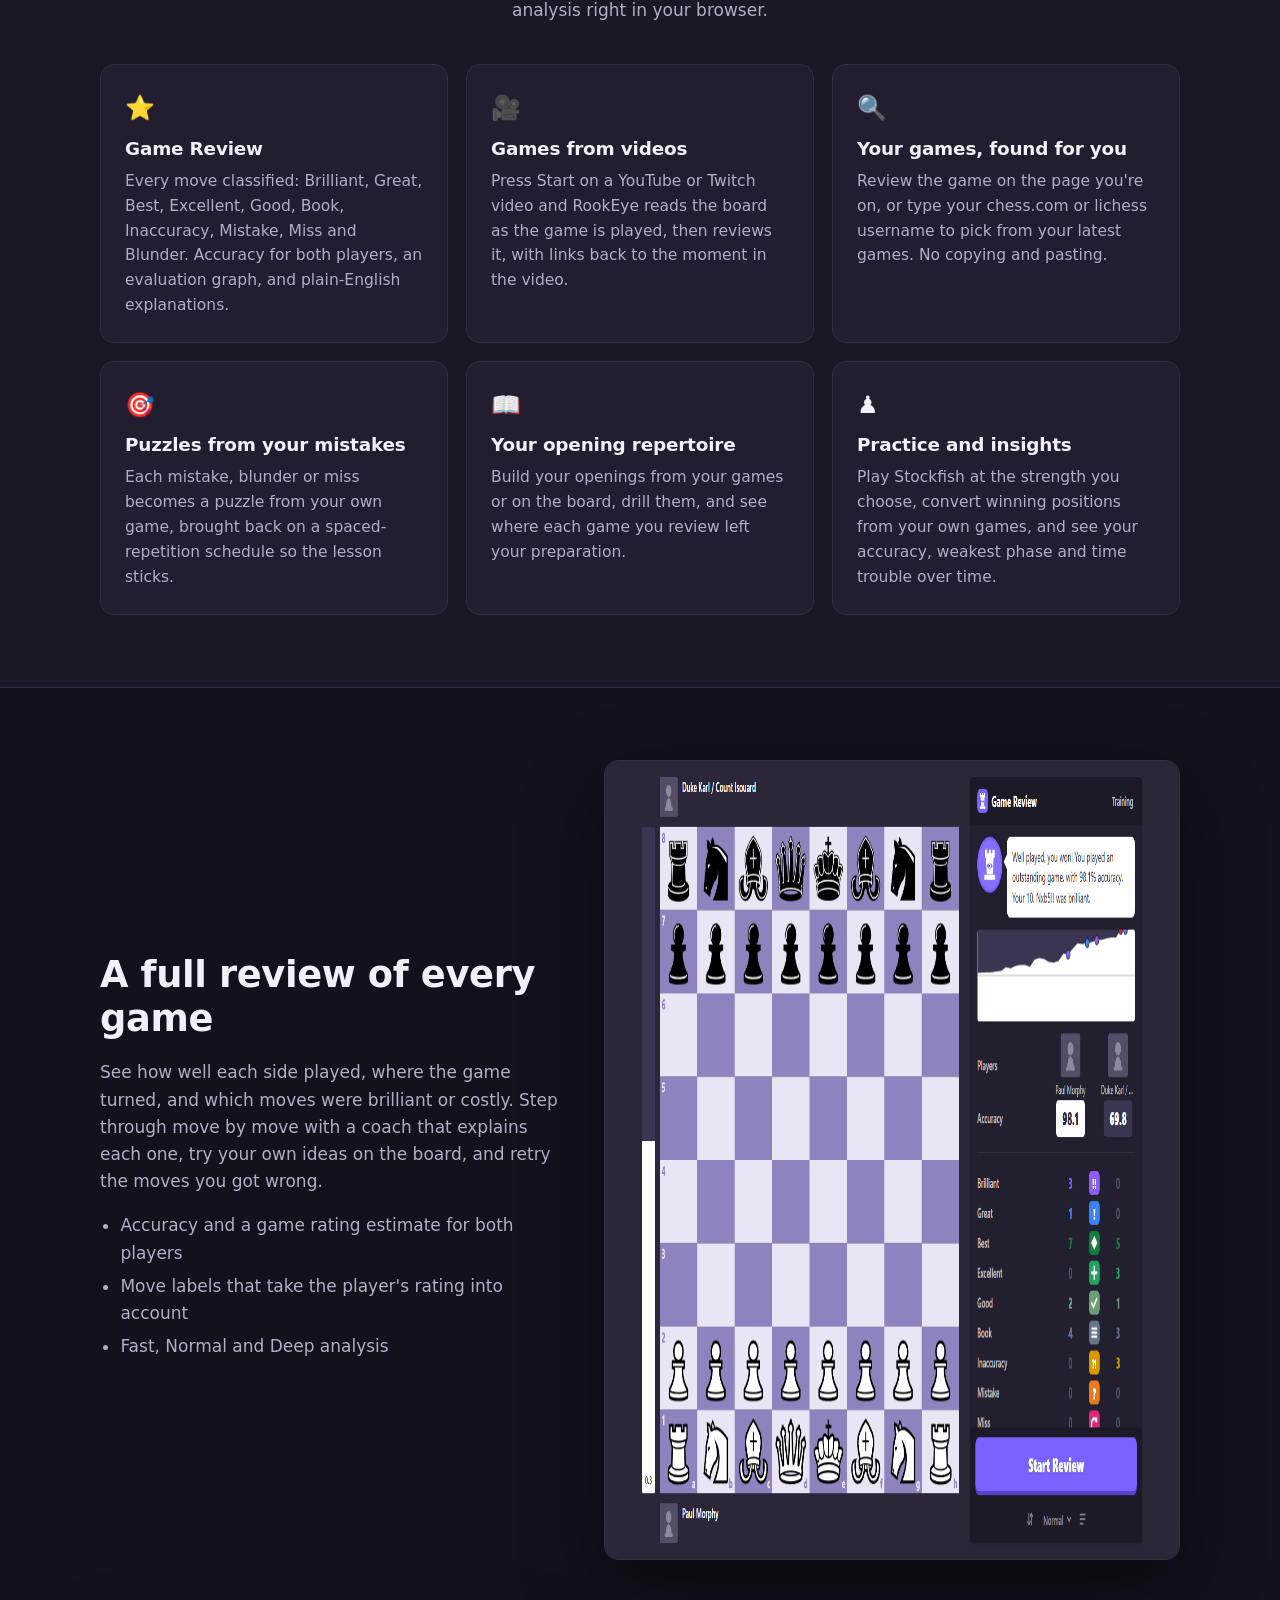
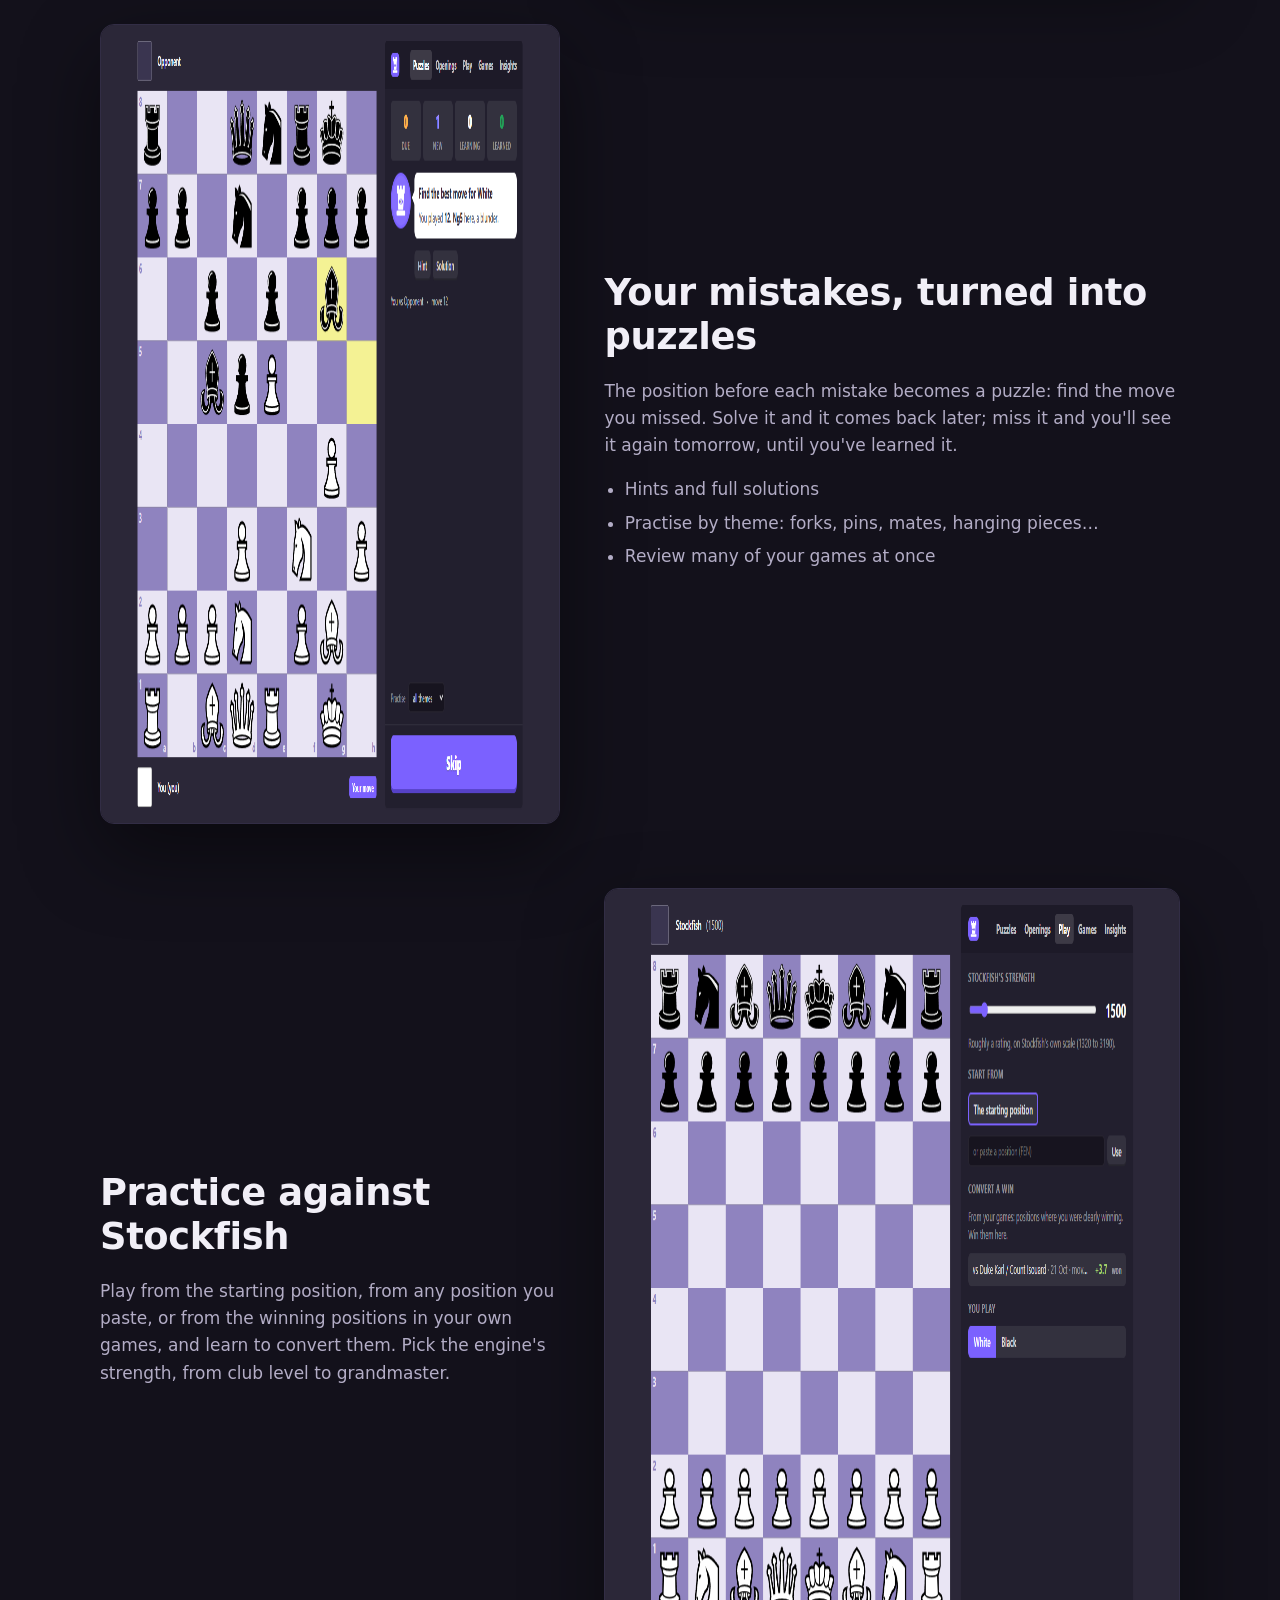
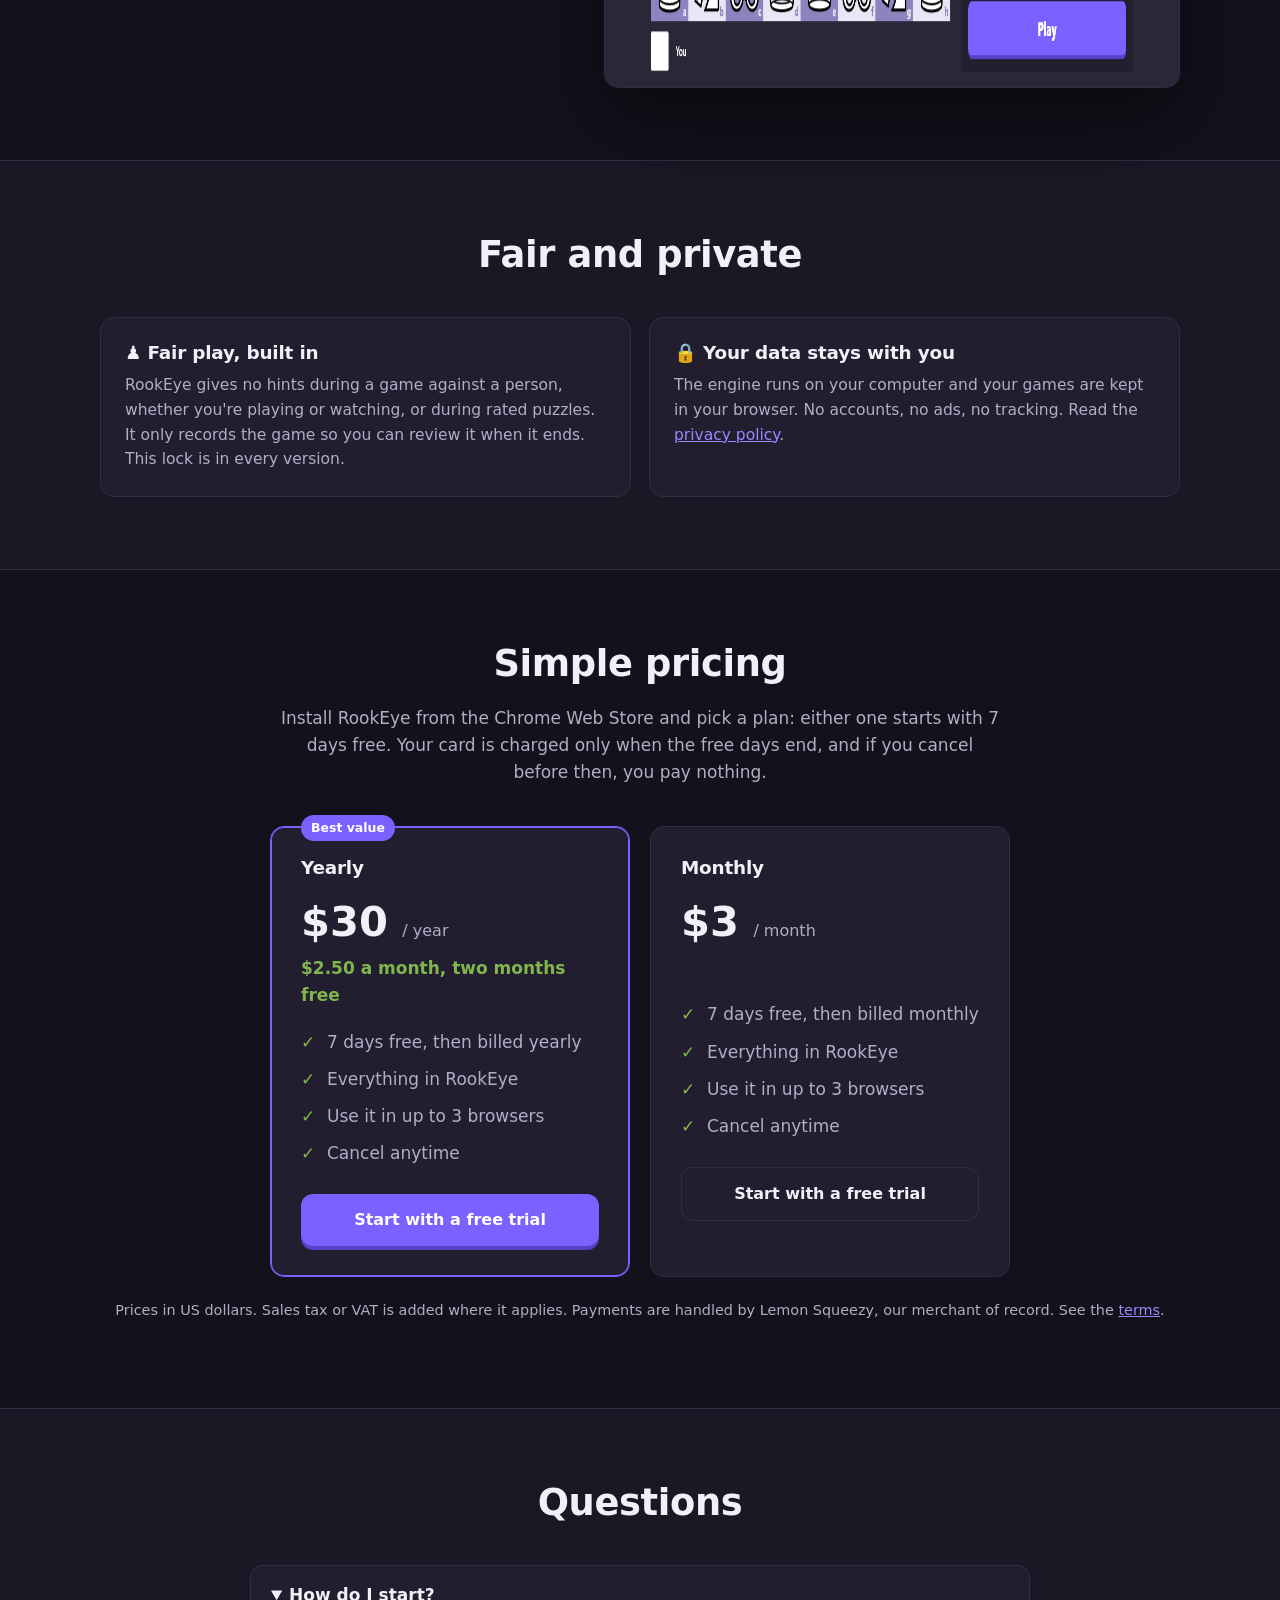
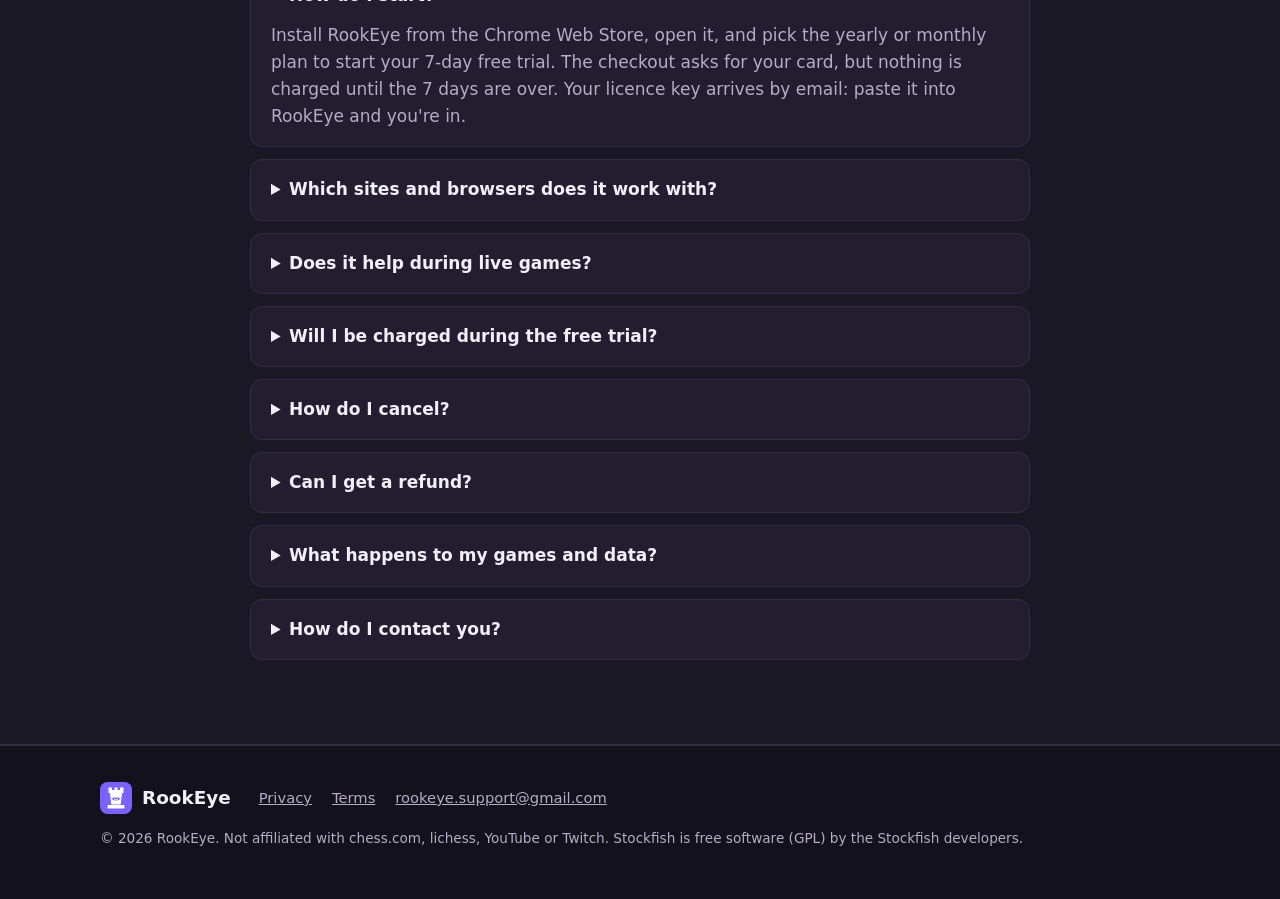
==== commit 78d469a8: "RookEye's own look in the screenshots; no chess.com comparisons" ====
--- a/index.html
+++ b/index.html
@@ -60,7 +60,7 @@
             <p>See how well each side played, where the game turned, and which moves were brilliant or costly. Step through move by move with a coach that explains each one, try your own ideas on the board, and retry the moves you got wrong.</p>
             <ul>
               <li>Accuracy and a game rating estimate for both players</li>
-              <li>Labels tuned on thousands of moves reviewed on chess.com</li>
+              <li>Move labels that take the player's rating into account</li>
               <li>Fast, Normal and Deep analysis</li>
             </ul>
           </div>
